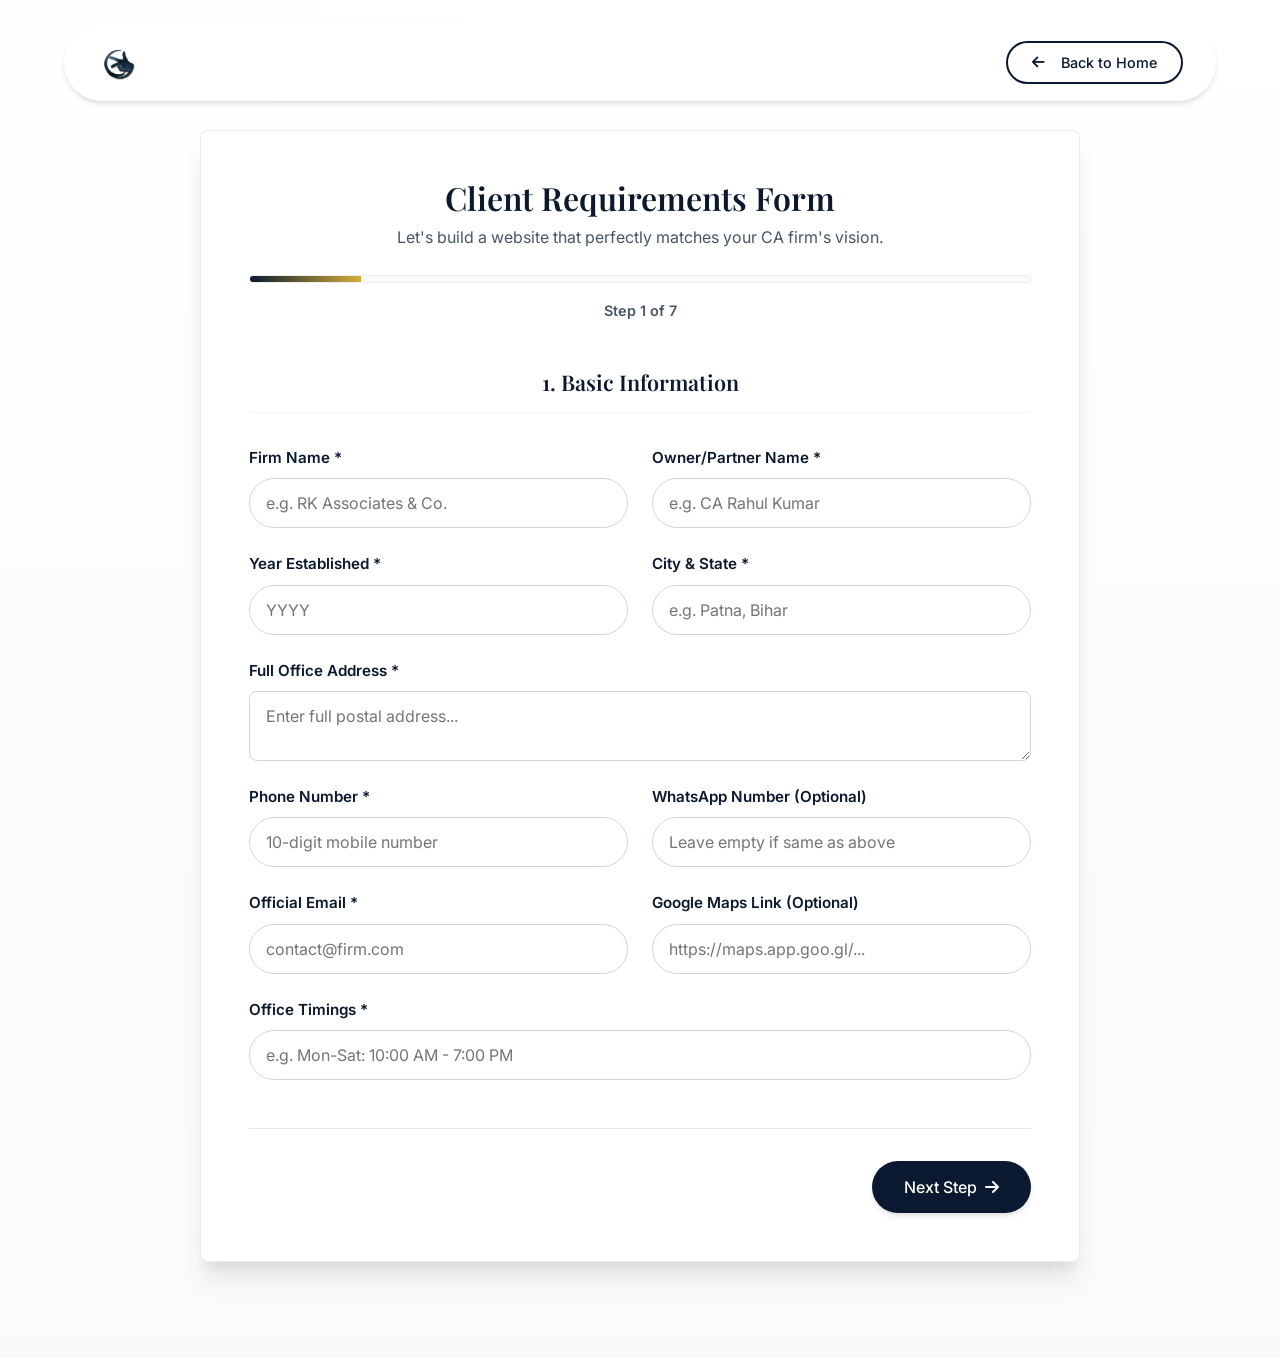
==== form.html @ bd34ac3c "commitbeforeenhance/formnavbar" ====
<!DOCTYPE html>
<html lang="en">

<head>
    <meta charset="UTF-8">
    <meta name="viewport" content="width=device-width, initial-scale=1.0">
    <link rel="icon" type="image/png" href="assets/images/LogoWeb.png">
    <link rel="apple-touch-icon" href="assets/images/LogoWeb.png">
    <title>Client Onboarding | Rama H. CA Website Developer</title>
    <meta name="robots" content="noindex, nofollow">
    
    <!-- Google Fonts -->
    <link rel="preconnect" href="https://fonts.googleapis.com">
    <link rel="preconnect" href="https://fonts.gstatic.com" crossorigin>
    <link href="https://fonts.googleapis.com/css2?family=Inter:wght@400;500;600&family=Playfair+Display:wght@600;700&display=swap" rel="stylesheet">
    
    <!-- FontAwesome -->
    <link rel="stylesheet" href="https://cdnjs.cloudflare.com/ajax/libs/font-awesome/6.4.0/css/all.min.css">
    
    <!-- CSS -->
    <link rel="stylesheet" href="css/style.css">
    <link rel="stylesheet" href="css/form.css">
</head>

<body class="form-page">
    <!-- Form Navbar - matching main site floating pill style -->
    <nav class="navbar form-navbar">
        <a href="index.html" class="nav-brand-link">
            <img src="assets/images/LogoWeb.png" alt="Rama H. Logo" class="nav-logo">
        </a>
        <a href="index.html" class="btn btn-secondary back-btn"><i class="fa-solid fa-arrow-left"></i>&nbsp; Back to Home</a>
    </nav>

    <main class="form-main">
        <div class="form-container fade-in visible">
            <div class="form-header">
                <h2>Client Requirements Form</h2>
                <p>Let's build a website that perfectly matches your CA firm's vision.</p>
                
                <!-- Progress Bar -->
                <div class="progress-container">
                    <div class="progress-bar" id="progressBar" style="width: 14%;"></div>
                </div>
                <div class="progress-text">Step <span id="currentStepNum">1</span> of 7</div>
            </div>

            <form id="onboardingForm" novalidate>
                <!-- Step 1: Basic Information -->
                <div class="form-step active" data-step="1">
                    <h3>1. Basic Information</h3>
                    <div class="form-grid">
                        <div class="input-group">
                            <label for="firmName">Firm Name *</label>
                            <input type="text" id="firmName" name="firmName" required placeholder="e.g. RK Associates & Co.">
                            <span class="error-message"></span>
                        </div>
                        <div class="input-group">
                            <label for="ownerName">Owner/Partner Name *</label>
                            <input type="text" id="ownerName" name="ownerName" required placeholder="e.g. CA Rahul Kumar">
                            <span class="error-message"></span>
                        </div>
                        <div class="input-group">
                            <label for="yearEstablished">Year Established *</label>
                            <input type="number" id="yearEstablished" name="yearEstablished" required placeholder="YYYY" min="1900" max="2030">
                            <span class="error-message"></span>
                        </div>
                        <div class="input-group">
                            <label for="cityState">City & State *</label>
                            <input type="text" id="cityState" name="cityState" required placeholder="e.g. Patna, Bihar">
                            <span class="error-message"></span>
                        </div>
                        <div class="input-group full-width">
                            <label for="address">Full Office Address *</label>
                            <textarea id="address" name="address" required placeholder="Enter full postal address..." rows="2"></textarea>
                            <span class="error-message"></span>
                        </div>
                        <div class="input-group">
                            <label for="phone">Phone Number *</label>
                            <input type="tel" id="phone" name="phone" required placeholder="10-digit mobile number">
                            <span class="error-message"></span>
                        </div>
                        <div class="input-group">
                            <label for="whatsapp">WhatsApp Number (Optional)</label>
                            <input type="tel" id="whatsapp" name="whatsapp" placeholder="Leave empty if same as above">
                            <span class="error-message"></span>
                        </div>
                        <div class="input-group">
                            <label for="email">Official Email *</label>
                            <input type="email" id="email" name="email" required placeholder="contact@firm.com">
                            <span class="error-message"></span>
                        </div>
                        <div class="input-group">
                            <label for="googleMap">Google Maps Link (Optional)</label>
                            <input type="url" id="googleMap" name="googleMap" placeholder="https://maps.app.goo.gl/...">
                            <span class="error-message"></span>
                        </div>
                        <div class="input-group full-width">
                            <label for="officeTimings">Office Timings *</label>
                            <input type="text" id="officeTimings" name="officeTimings" required placeholder="e.g. Mon-Sat: 10:00 AM - 7:00 PM">
                            <span class="error-message"></span>
                        </div>
                    </div>
                </div>

                <!-- Step 2: Services -->
                <div class="form-step" data-step="2">
                    <h3>2. Services & Expertise</h3>
                    <div class="form-group full-width">
                        <label>Core Services (Select all that apply) *</label>
                        <div class="checkbox-grid">
                            <label class="custom-checkbox"><input type="checkbox" name="services" value="Audit & Assurance"><span>Audit & Assurance</span></label>
                            <label class="custom-checkbox"><input type="checkbox" name="services" value="Direct Tax"><span>Direct Tax / Income Tax</span></label>
                            <label class="custom-checkbox"><input type="checkbox" name="services" value="Indirect Tax"><span>Indirect Tax / GST</span></label>
                            <label class="custom-checkbox"><input type="checkbox" name="services" value="Corporate Compliance"><span>ROC / Corporate Compliance</span></label>
                            <label class="custom-checkbox"><input type="checkbox" name="services" value="Accounting"><span>Accounting & Bookkeeping</span></label>
                            <label class="custom-checkbox"><input type="checkbox" name="services" value="Business Registration"><span>Business Registrations</span></label>
                            <label class="custom-checkbox"><input type="checkbox" name="services" value="Financial Advisory"><span>Financial Advisory</span></label>
                            <label class="custom-checkbox"><input type="checkbox" name="services" value="Project Financing"><span>Project Financing</span></label>
                        </div>
                        <span class="error-message checkbox-error"></span>
                    </div>
                    <div class="form-grid">
                        <div class="input-group full-width">
                            <label for="otherServices">Other Specialised Services</label>
                            <input type="text" id="otherServices" name="otherServices" placeholder="e.g. RERA Compliance, Startup Advisory">
                        </div>
                        <div class="input-group">
                            <label for="topServices">Top 3 Most Requested Services *</label>
                            <input type="text" id="topServices" name="topServices" required placeholder="e.g. GST, ITR, Company Incorporation">
                            <span class="error-message"></span>
                        </div>
                        <div class="input-group">
                            <label for="profitableService">Most Profitable Service</label>
                            <input type="text" id="profitableService" name="profitableService" placeholder="Which service brings highest revenue?">
                        </div>
                        <div class="input-group full-width">
                            <label for="highlightService">Which service do you want to highlight most on the homepage? *</label>
                            <input type="text" id="highlightService" name="highlightService" required placeholder="e.g. Audit & Assurance">
                            <span class="error-message"></span>
                        </div>
                    </div>
                </div>

                <!-- Step 3: Branding -->
                <div class="form-step" data-step="3">
                    <h3>3. Branding & Firm Identity</h3>
                    <div class="form-grid">
                        <div class="input-group full-width">
                            <label for="tagline">Firm Tagline / Slogan (Optional)</label>
                            <input type="text" id="tagline" name="tagline" placeholder="e.g. Your Trusted Financial Partners">
                        </div>
                        <div class="input-group full-width">
                            <label for="aboutFirm">About Firm (Short summary) *</label>
                            <textarea id="aboutFirm" name="aboutFirm" required placeholder="Tell us briefly about your firm's history and values..." rows="3"></textarea>
                            <span class="error-message"></span>
                        </div>
                        <div class="input-group">
                            <label for="experience">Total Years of Experience *</label>
                            <input type="text" id="experience" name="experience" required placeholder="e.g. 15+ Years">
                            <span class="error-message"></span>
                        </div>
                        <div class="input-group">
                            <label for="industries">Key Industries Served</label>
                            <input type="text" id="industries" name="industries" placeholder="e.g. Healthcare, IT, Real Estate">
                        </div>
                        <div class="input-group full-width">
                            <label for="teamMembers">Key Team Members (Names & Designations)</label>
                            <textarea id="teamMembers" name="teamMembers" placeholder="e.g. Rahul Kumar (FCA), Amit Singh (ACA)" rows="2"></textarea>
                        </div>
                        <div class="input-group full-width">
                            <label for="testimonials">Client Testimonials / Reviews (Paste here or provide a Google link)</label>
                            <textarea id="testimonials" name="testimonials" placeholder="Paste 1-2 good reviews from clients..." rows="2"></textarea>
                        </div>
                        <div class="input-group">
                            <label for="logoLink">Logo Link (Drive/Dropbox)</label>
                            <input type="url" id="logoLink" name="logoLink" placeholder="Provide link to your logo files">
                        </div>
                        <div class="input-group">
                            <label for="photosLink">Office/Team Photos Link</label>
                            <input type="url" id="photosLink" name="photosLink" placeholder="Provide link to high-res photos">
                        </div>
                    </div>
                </div>

                <!-- Step 4: Strategy -->
                <div class="form-step" data-step="4">
                    <h3>4. Website Strategy</h3>
                    <div class="form-grid">
                        <div class="input-group full-width">
                            <label for="targetClient">Who is your primary target client? *</label>
                            <select id="targetClient" name="targetClient" required>
                                <option value="" disabled selected>Select Target Client</option>
                                <option value="Individuals & Salaried">Individuals & Salaried Professionals</option>
                                <option value="Small Businesses & Startups">Small Businesses & Startups</option>
                                <option value="Mid to Large Corporate">Mid to Large Corporate Companies</option>
                                <option value="NRIs & Foreign Companies">NRIs & Foreign Companies</option>
                                <option value="All of the above">All of the above</option>
                            </select>
                            <span class="error-message"></span>
                        </div>
                        <div class="input-group full-width">
                            <label>Primary Goal of Website *</label>
                            <div class="radio-grid">
                                <label class="custom-radio"><input type="radio" name="goal" value="Lead Generation" required><span>Generate Leads/Enquiries</span></label>
                                <label class="custom-radio"><input type="radio" name="goal" value="Brand Authority"><span>Build Trust & Brand Authority</span></label>
                                <label class="custom-radio"><input type="radio" name="goal" value="Client Portal"><span>Informational / Client Portal</span></label>
                            </div>
                            <span class="error-message radio-error"></span>
                        </div>
                        <div class="input-group">
                            <label for="primaryCTA">Primary Call-to-Action (CTA) *</label>
                            <select id="primaryCTA" name="primaryCTA" required>
                                <option value="" disabled selected>Select Primary CTA</option>
                                <option value="Call Now">Call Now</option>
                                <option value="WhatsApp Us">WhatsApp Us</option>
                                <option value="Book Consultation">Book a Consultation Form</option>
                            </select>
                            <span class="error-message"></span>
                        </div>
                        <div class="input-group">
                            <label for="usp">Unique Selling Proposition (USP) *</label>
                            <input type="text" id="usp" name="usp" required placeholder="Why should clients choose you?">
                            <span class="error-message"></span>
                        </div>
                        <div class="input-group full-width">
                            <label for="competitors">List 1-2 Competitor Websites you like</label>
                            <input type="text" id="competitors" name="competitors" placeholder="e.g. www.xyz.com">
                        </div>
                    </div>
                </div>

                <!-- Step 5: Content -->
                <div class="form-step" data-step="5">
                    <h3>5. Content & Authority</h3>
                    <div class="form-grid">
                        <div class="input-group full-width">
                            <label for="caseStudies">Notable Case Studies / Achievements</label>
                            <textarea id="caseStudies" name="caseStudies" placeholder="Briefly mention any major cases or tax savings achieved..." rows="3"></textarea>
                        </div>
                        <div class="input-group full-width">
                            <label for="certifications">Certifications / Empanelment</label>
                            <textarea id="certifications" name="certifications" placeholder="e.g. Empanelled with CAG, RBI, etc." rows="2"></textarea>
                        </div>
                        <div class="input-group full-width">
                            <label for="sampleWork">Sample Work Link (Optional)</label>
                            <input type="url" id="sampleWork" name="sampleWork" placeholder="Link to any published articles, brochures, etc.">
                        </div>
                    </div>
                </div>

                <!-- Step 6: Technical Details -->
                <div class="form-step" data-step="6">
                    <h3>6. Technical & Features</h3>
                    <div class="form-grid">
                        <div class="input-group full-width">
                            <label>Do you already have a Domain Name? *</label>
                            <div class="radio-grid">
                                <label class="custom-radio"><input type="radio" name="hasDomain" value="Yes" required><span>Yes, I have one</span></label>
                                <label class="custom-radio"><input type="radio" name="hasDomain" value="No"><span>No, I need one</span></label>
                            </div>
                            <span class="error-message radio-error"></span>
                        </div>
                        <div class="input-group full-width" id="domainInputGroup">
                            <label for="domainName">Domain Name / Preferred Domain Name</label>
                            <input type="text" id="domainName" name="domainName" placeholder="e.g. www.myfirm.com">
                        </div>
                        <div class="input-group">
                            <label for="linkedin">LinkedIn Profile URL</label>
                            <input type="url" id="linkedin" name="linkedin" placeholder="Firm or Partner's LinkedIn">
                        </div>
                        <div class="input-group">
                            <label for="twitter">Twitter / X URL</label>
                            <input type="url" id="twitter" name="twitter" placeholder="Optional">
                        </div>
                        <div class="input-group">
                            <label for="targetCity">Target City for SEO *</label>
                            <input type="text" id="targetCity" name="targetCity" required placeholder="e.g. Patna, Delhi">
                            <span class="error-message"></span>
                        </div>
                        
                        <div class="form-group full-width" style="margin-top: 16px;">
                            <label>Required Pages (Select what you need)</label>
                            <div class="checkbox-grid">
                                <label class="custom-checkbox"><input type="checkbox" name="pages" value="Home" checked disabled><span>Home (Required)</span></label>
                                <label class="custom-checkbox"><input type="checkbox" name="pages" value="About Us" checked disabled><span>About Us (Required)</span></label>
                                <label class="custom-checkbox"><input type="checkbox" name="pages" value="Services" checked disabled><span>Services (Required)</span></label>
                                <label class="custom-checkbox"><input type="checkbox" name="pages" value="Contact" checked disabled><span>Contact (Required)</span></label>
                                <label class="custom-checkbox"><input type="checkbox" name="pages" value="Blog/Updates"><span>Blog / Updates</span></label>
                                <label class="custom-checkbox"><input type="checkbox" name="pages" value="Careers"><span>Careers</span></label>
                                <label class="custom-checkbox"><input type="checkbox" name="pages" value="Useful Links"><span>Useful Links/Tools</span></label>
                            </div>
                        </div>
                    </div>
                </div>

                <!-- Step 7: Project Details -->
                <div class="form-step" data-step="7">
                    <h3>7. Project Details</h3>
                    <div class="form-grid">
                        <div class="input-group">
                            <label for="deadline">Expected Launch Date *</label>
                            <input type="date" id="deadline" name="deadline" required>
                            <span class="error-message"></span>
                        </div>
                        <div class="input-group">
                            <label for="priority">Project Priority *</label>
                            <select id="priority" name="priority" required>
                                <option value="" disabled selected>Select Priority</option>
                                <option value="Urgent (1 week)">Urgent (1 week)</option>
                                <option value="Normal (2-3 weeks)">Normal (2-3 weeks)</option>
                                <option value="Relaxed (1 month+)">Relaxed (1 month+)</option>
                            </select>
                            <span class="error-message"></span>
                        </div>
                        <div class="input-group full-width">
                            <label for="notes">Any additional notes or specific requirements?</label>
                            <textarea id="notes" name="notes" placeholder="Tell me anything else I should know..." rows="3"></textarea>
                        </div>
                    </div>
                </div>

                <!-- Form Navigation Buttons -->
                <div class="form-navigation">
                    <button type="button" class="btn btn-secondary" id="prevBtn" style="display: none;">Back</button>
                    <button type="button" class="btn btn-primary" id="nextBtn">Next Step <i class="fa-solid fa-arrow-right" style="margin-left: 8px;"></i></button>
                    <button type="submit" class="btn btn-accent" id="submitBtn" style="display: none;">Submit Requirements</button>
                </div>
                <p id="formStatus" class="form-status-message" role="status" aria-live="polite" hidden></p>
            </form>

            <!-- Success Screen -->
            <div id="successScreen" class="success-screen hidden">
                <div class="success-icon"><i class="fa-solid fa-check-circle"></i></div>
                <h3>Requirements Received!</h3>
                <p>Thank you for submitting your details. I'll review this information and get back to you shortly to start building your premium CA website.</p>
                <div class="hero-cta-group" style="justify-content: center; margin-top: 32px;">
                    <a href="https://wa.me/916204081864" class="btn btn-whatsapp" target="_blank" rel="noopener noreferrer"><i class="fa-brands fa-whatsapp" style="margin-right: 8px;"></i> WhatsApp Me Now</a>
                    <a href="index.html" class="btn btn-secondary">Return to Home</a>
                </div>
            </div>
        </div>
    </main>

    <!-- Scripts -->
    <script src="js/validation.js"></script>
    <script src="js/ui.js"></script>
    <script src="js/form.js"></script>
</body>
</html>
---- css/style.css ----
:root {
  /* Colors */
  --primary: #0a192f;
  /* Deep Navy Blue */
  --secondary: #64748b;
  /* Soft Gray */
  --accent: #d4af37;
  /* Gold */
  --bg-light: #f8fafc;
  /* Light Gray Background */
  --bg-white: #ffffff;
  --text-main: #1e293b;
  --text-muted: #475569;

  /* Opacity levels */
  --op-90: 0.9;
  --op-70: 0.7;
  --op-50: 0.5;

  /* Spacing Scale (8px scale) */
  --space-8: 0.5rem;
  /* 8px */
  --space-16: 1rem;
  /* 16px */
  --space-24: 1.5rem;
  /* 24px */
  --space-32: 2rem;
  /* 32px */
  --space-48: 3rem;
  /* 48px */
  --space-64: 4rem;
  /* 64px */
  --space-96: 6rem;
  /* 96px */

  /* Shadows / Depth */
  --shadow-sm: 0 1px 2px 0 rgba(0, 0, 0, 0.05);
  --shadow-md: 0 4px 6px -1px rgba(0, 0, 0, 0.1), 0 2px 4px -1px rgba(0, 0, 0, 0.06);
  --shadow-float: 0 20px 25px -5px rgba(0, 0, 0, 0.1), 0 10px 10px -5px rgba(0, 0, 0, 0.04);
  --shadow-glow: 0 0 20px rgba(212, 175, 55, 0.4);

  /* Typography */
  --font-heading: 'Playfair Display', Georgia, serif;
  --font-body: 'Inter', system-ui, -apple-system, sans-serif;

  /* Border Radius */
  --radius-sm: 4px;
  --radius-md: 8px;
  --radius-lg: 16px;
  --radius-pill: 9999px;

  /* Transitions */
  --transition-fast: 0.2s ease-in-out;
  --transition-normal: 0.3s ease-in-out;
}

/* Base Reset */
*,
*::before,
*::after {
  box-sizing: border-box;
  margin: 0;
  padding: 0;
}

html {
  scroll-behavior: smooth;
  font-size: 16px;
}

body {
  font-family: var(--font-body);
  color: var(--text-main);
  background-color: var(--bg-light);
  line-height: 1.6;
  overflow-x: hidden;
  text-align: center;
}

a {
  text-decoration: none;
  color: inherit;
}

a:focus-visible, button:focus-visible, input:focus-visible, textarea:focus-visible {
  outline: 2px dashed var(--accent);
  outline-offset: 4px;
}

ul {
  list-style: none;
}

img {
  max-width: 100%;
  height: auto;
  display: block;
}

/* Typography Hierarchy */
h1,
h2,
h3,
h4,
h5,
h6 {
  font-family: var(--font-heading);
  color: var(--primary);
  line-height: 1.2;
}

h1 {
  font-size: 3.5rem;
  font-weight: 700;
  margin-bottom: var(--space-24);
}

h2 {
  font-size: 2.5rem;
  font-weight: 600;
  margin-bottom: var(--space-24);
}

h3 {
  font-size: 1.5rem;
  font-weight: 600;
  margin-bottom: var(--space-16);
}

p {
  font-size: 1rem;
  color: var(--text-muted);
  font-weight: 400;
  margin-bottom: var(--space-16);
  max-width: 65ch;
  /* Readable paragraph width */
  margin-left: auto;
  margin-right: auto;
}

/* Ensure focus states on navigation links don't break flex layout */
.nav-links a:focus-visible {
  outline-offset: 6px;
}

/* Layout Utilities */
.container {
  width: 100%;
  max-width: 1200px;
  margin: 0 auto;
  padding: 0 var(--space-24);
}

.section {
  padding: var(--space-96) 0;
}

/* Button Component */
.btn {
  display: inline-flex;
  align-items: center;
  justify-content: center;
  padding: var(--space-16) var(--space-32);
  border-radius: var(--radius-pill);
  font-family: var(--font-body);
  font-weight: 500;
  font-size: 1rem;
  cursor: pointer;
  transition: all var(--transition-normal);
  border: none;
  outline: none;
}

.btn-primary {
  background-color: var(--primary);
  color: var(--bg-white);
  box-shadow: var(--shadow-md);
}

.btn-primary:hover {
  background-color: #081222;
  transform: translateY(-2px);
  box-shadow: var(--shadow-float);
}

.btn-secondary {
  background-color: transparent;
  color: var(--primary);
  border: 2px solid var(--primary);
}

.btn-secondary:hover {
  background-color: var(--bg-light);
  transform: translateY(-2px);
}

.btn-accent {
  background-color: var(--accent);
  color: var(--primary);
  font-weight: 600;
}

.btn-accent:hover {
  box-shadow: var(--shadow-glow);
  transform: translateY(-2px);
}

/* WhatsApp CTA Button — used on dark banner backgrounds */
.btn-whatsapp {
  background-color: transparent;
  color: var(--bg-white);
  border: 2px solid var(--bg-white);
}

.btn-whatsapp:hover {
  background-color: var(--bg-white);
  color: var(--primary);
  transform: translateY(-2px);
  box-shadow: var(--shadow-md);
}

/* Floating Navbar */
.navbar {
  position: fixed;
  top: var(--space-24);
  left: 50%;
  transform: translateX(-50%);
  width: calc(100% - var(--space-48));
  max-width: 1152px;
  background: rgba(255, 255, 255, var(--op-70));
  backdrop-filter: blur(12px);
  -webkit-backdrop-filter: blur(12px);
  border: 1px solid rgba(255, 255, 255, 0.4);
  border-radius: var(--radius-pill);
  padding: var(--space-16) var(--space-32);
  display: flex;
  align-items: center;
  justify-content: space-between;
  box-shadow: var(--shadow-md);
  z-index: 1000;
  transition: all var(--transition-normal);
}

.navbar.scrolled {
  background: rgba(255, 255, 255, var(--op-90));
  top: var(--space-16);
  box-shadow: var(--shadow-float);
}

.nav-brand-link {
  display: flex;
  align-items: center;
  text-decoration: none;
}

.nav-logo {
  height: 42px;
  width: auto;
  object-fit: contain;
  display: block;
}

.nav-links {
  display: flex;
  gap: var(--space-32);
  align-items: center;
}

.nav-links a {
  font-size: 0.95rem;
  font-weight: 500;
  color: var(--primary);
  transition: color var(--transition-fast);
  position: relative;
}

.nav-links a:not(.nav-cta)::after {
  content: '';
  position: absolute;
  width: 0;
  height: 2px;
  bottom: -4px;
  left: 0;
  background-color: var(--accent);
  transition: width var(--transition-fast);
}

.nav-links a:hover {
  color: var(--accent);
}

.nav-links a:not(.nav-cta):hover::after {
  width: 100%;
}

.nav-cta {
  padding: var(--space-8) var(--space-24);
  font-size: 0.9rem;
  color: var(--bg-white) !important;
}

.nav-cta:hover {
  color: var(--accent) !important;
}

.mobile-menu-btn {
  display: none;
  background: none;
  border: none;
  cursor: pointer;
  flex-direction: column;
  gap: 5px;
}

.mobile-menu-btn span {
  width: 24px;
  height: 2px;
  background-color: var(--primary);
  transition: all var(--transition-fast);
}

/* Mobile Responsive */
@media (max-width: 768px) {
  h1 {
    font-size: 2.5rem;
  }

  h2 {
    font-size: 2rem;
  }

  .navbar {
    top: var(--space-16);
    width: calc(100% - var(--space-32));
    padding: var(--space-16) var(--space-24);
  }

  .nav-links,
  .nav-cta {
    display: none;
    /* Hide for mobile initially */
  }

  .mobile-menu-btn {
    display: flex;
  }

  .nav-links.active {
    display: flex;
    flex-direction: column;
    position: absolute;
    top: 100%;
    left: 0;
    right: 0;
    margin-top: var(--space-16);
    background: rgba(255, 255, 255, 0.95);
    backdrop-filter: blur(10px);
    border-radius: var(--radius-md);
    padding: var(--space-24);
    box-shadow: var(--shadow-float);
    gap: var(--space-16);
    text-align: center;
    z-index: 1001; /* Ensure overriding z-index */
  }

  .nav-links.active .nav-cta {
    display: inline-flex;
  }
}

@media (max-width: 480px) {
  h1 {
    font-size: 2rem;
  }
  h2 {
    font-size: 1.75rem;
  }
}

@media (max-width: 320px) {
  h1 {
    font-size: 1.75rem;
  }
  h2 {
    font-size: 1.5rem;
  }
}

/* ========== PAGE LOADER ========== */
.page-loader {
  position: fixed;
  top: 0;
  left: 0;
  width: 100%;
  height: 100%;
  background: linear-gradient(135deg, var(--primary) 0%, rgba(10, 25, 47, 0.98) 100%);
  display: flex;
  flex-direction: column;
  align-items: center;
  justify-content: center;
  z-index: 9999;
  opacity: 1;
  transition: opacity 0.5s ease-out, visibility 0.5s ease-out;
  visibility: visible;
}

.page-loader.hidden {
  opacity: 0;
  visibility: hidden;
}

.loader-spinner {
  width: 50px;
  height: 50px;
  border: 4px solid rgba(255, 255, 255, 0.1);
  border-top: 4px solid var(--accent);
  border-radius: 50%;
  animation: spin 1.2s linear infinite;
  margin-bottom: 20px;
}

.loader-text {
  color: var(--accent);
  font-size: 1rem;
  font-weight: 500;
  letter-spacing: 1px;
}

@keyframes spin {
  0% { transform: rotate(0deg); }
  100% { transform: rotate(360deg); }
}

/* ========== WHATSAPP FLOATING BUTTON POLISH ========== */
.whatsapp-float {
  position: fixed;
  bottom: 30px;
  right: 30px;
  width: 60px;
  height: 60px;
  background-color: #25d366;
  border-radius: 50%;
  display: flex;
  align-items: center;
  justify-content: center;
  font-size: 1.8rem;
  color: white;
  text-decoration: none;
  box-shadow: 0 4px 12px rgba(0, 0, 0, 0.15);
  transition: all 0.3s ease;
  z-index: 100;
}

.whatsapp-float:hover {
  background-color: #1da851;
  transform: scale(1.1);
  box-shadow: 0 6px 20px rgba(37, 211, 102, 0.4);
}

.whatsapp-float:active {
  transform: scale(0.95);
}

@media (max-width: 768px) {
  .whatsapp-float {
    bottom: 20px;
    right: 20px;
    width: 55px;
    height: 55px;
    font-size: 1.5rem;
  }
}
---- css/form.css ----
/* ---------- FORM PAGE SPECIFIC STYLES ---------- */

.form-page {
  background:
    linear-gradient(180deg, rgba(255,255,255,0.95), rgba(248,250,252,0.96)),
    radial-gradient(circle at top left, rgba(212,175,55,0.12), transparent 34%),
    var(--bg-light);
  min-height: 100vh;
  display: flex;
  flex-direction: column;
  padding-top: 130px; /* Space for the fixed floating navbar */
}

/* Form Navbar — floating pill style matching main site */
.form-navbar {
  position: fixed;
  top: var(--space-24);
  left: 50%;
  transform: translateX(-50%);
  width: calc(100% - var(--space-48));
  max-width: 1152px;
  background: rgba(255, 255, 255, 0.85);
  backdrop-filter: blur(12px);
  -webkit-backdrop-filter: blur(12px);
  border: 1px solid rgba(255, 255, 255, 0.5);
  border-radius: var(--radius-pill);
  padding: var(--space-16) var(--space-32);
  display: flex;
  justify-content: space-between;
  align-items: center;
  box-shadow: var(--shadow-md);
  z-index: 1000;
  transition: all var(--transition-normal);
  margin-bottom: 0;
}

/* Logo image inside navbar */
.nav-brand-link {
  display: flex;
  align-items: center;
  text-decoration: none;
}

.nav-logo {
  height: 42px;
  width: auto;
  object-fit: contain;
  display: block;
}

/* Back button — pill style button, consistent with site */
.back-btn {
  padding: var(--space-8) var(--space-24);
  font-size: 0.9rem;
  display: inline-flex;
  align-items: center;
  gap: 8px;
}

/* Form Container */
.form-main {
  flex: 1;
  display: flex;
  justify-content: center;
  align-items: flex-start;
  padding: 0 var(--space-24) var(--space-96);
}

.form-container {
  width: 100%;
  max-width: 880px;
  background: var(--bg-white);
  border-radius: var(--radius-md);
  box-shadow: var(--shadow-float);
  padding: var(--space-48);
  border: 1px solid rgba(10,25,47,0.08);
  text-align: center; /* Keep text centered like the website */
}

.form-header {
  margin-bottom: var(--space-48);
}

.form-header h2 {
  font-size: 2rem;
  margin-bottom: var(--space-8);
}

.form-header p {
  margin-bottom: var(--space-24);
}

/* Progress Bar */
.progress-container {
  width: 100%;
  height: 8px;
  background: var(--bg-light);
  border-radius: var(--radius-pill);
  overflow: hidden;
  margin-bottom: var(--space-16);
  border: 1px solid rgba(0,0,0,0.05);
}

.progress-bar {
  height: 100%;
  background: linear-gradient(90deg, var(--primary), var(--accent));
  transition: width 0.4s cubic-bezier(0.4, 0, 0.2, 1);
}

.progress-text {
  font-size: 0.9rem;
  color: var(--text-muted);
  font-weight: 600;
}

/* Step Container */
.form-step {
  display: none;
  animation: slideFadeIn 0.4s ease forwards;
  text-align: left; /* Keep form fields aligned nicely, but container centered */
}

.form-step.active {
  display: block;
}

.form-step h3 {
  font-size: 1.35rem;
  color: var(--primary);
  margin-bottom: var(--space-32);
  text-align: center;
  border-bottom: 2px solid var(--bg-light);
  padding-bottom: var(--space-16);
}

/* Form Grid */
.form-grid {
  display: grid;
  grid-template-columns: 1fr 1fr;
  gap: var(--space-24);
}

.input-group.full-width,
.form-group.full-width {
  grid-column: 1 / -1;
}

.input-group {
  display: flex;
  flex-direction: column;
  gap: 8px;
}

.input-group label,
.form-group > label {
  font-size: 0.95rem;
  font-weight: 600;
  color: var(--primary);
}

/* Inputs */
.input-group input,
.input-group select,
.input-group textarea {
  width: 100%;
  padding: 14px 16px;
  border: 1px solid #cbd5e1;
  border-radius: var(--radius-pill);
  font-family: var(--font-body);
  font-size: 1rem;
  color: var(--text-main);
  background: #ffffff;
  transition: all var(--transition-fast);
}

.input-group textarea {
  border-radius: var(--radius-md); /* Textareas look weird as pills */
  resize: vertical;
}

.input-group input:focus,
.input-group select:focus,
.input-group textarea:focus {
  outline: none;
  border-color: var(--accent);
  background: var(--bg-white);
  box-shadow: 0 0 0 4px rgba(212, 175, 55, 0.1);
}

/* Validation Errors */
.error-message {
  color: #ef4444;
  font-size: 0.85rem;
  display: none;
  margin-top: 4px;
}

.input-group.error input,
.input-group.error select,
.input-group.error textarea {
  border-color: #ef4444;
  background: #fef2f2;
}

.input-group.error .error-message,
.form-group.error .error-message {
  display: block;
}

/* Custom Checkboxes & Radios */
.checkbox-grid {
  display: grid;
  grid-template-columns: repeat(auto-fit, minmax(200px, 1fr));
  gap: var(--space-16);
  margin-top: var(--space-8);
}

.radio-grid {
  display: flex;
  gap: var(--space-16);
  margin-top: var(--space-8);
  flex-wrap: wrap;
}

.custom-checkbox,
.custom-radio {
  display: flex;
  align-items: center;
  cursor: pointer;
  padding: 12px 16px;
  border: 1px solid #cbd5e1;
  border-radius: var(--radius-md);
  background: #ffffff;
  transition: all var(--transition-fast);
}

.custom-checkbox input,
.custom-radio input {
  margin-right: 12px;
  accent-color: var(--primary);
  width: 18px;
  height: 18px;
}

.custom-checkbox:hover,
.custom-radio:hover {
  background: var(--bg-white);
  border-color: var(--primary);
}

.custom-checkbox:has(input:checked),
.custom-radio:has(input:checked) {
  border-color: var(--primary);
  background: rgba(10, 25, 47, 0.05);
  font-weight: 500;
}

.custom-checkbox input:disabled {
  opacity: 0.5;
}

.custom-checkbox:has(input:disabled) {
  opacity: 0.7;
  cursor: not-allowed;
}

/* Form Navigation */
.form-navigation {
  display: flex;
  justify-content: space-between;
  align-items: center;
  gap: var(--space-16);
  margin-top: var(--space-48);
  padding-top: var(--space-32);
  border-top: 1px solid #e2e8f0;
}

#nextBtn {
  margin-left: auto;
}

.btn:disabled {
  opacity: 0.7;
  cursor: not-allowed;
}

.form-status-message {
  margin: var(--space-16) auto 0;
  color: var(--text-muted);
  font-size: 0.95rem;
  font-weight: 600;
  text-align: center;
}

.form-status-message.error {
  color: #b91c1c;
}

/* Success Screen */
.success-screen {
  text-align: center;
  padding: var(--space-32) 0;
}

.success-screen.hidden {
  display: none;
}

.success-icon {
  font-size: 5rem;
  color: #10b981; /* Green */
  margin-bottom: var(--space-24);
}

/* Animations */
@keyframes slideFadeIn {
  from {
    opacity: 0;
    transform: translateY(20px);
  }
  to {
    opacity: 1;
    transform: translateY(0);
  }
}

/* Responsive */
@media (max-width: 768px) {
  .form-page {
    padding-top: 108px;
  }

  .form-navbar {
    top: var(--space-16);
    width: calc(100% - var(--space-32));
    padding: var(--space-12, 0.75rem) var(--space-16);
  }

  .nav-logo {
    height: 34px;
  }

  .back-btn {
    padding: 10px 14px;
    font-size: 0.85rem;
  }

  .form-grid {
    grid-template-columns: 1fr;
  }
  
  .form-container {
    padding: var(--space-32) var(--space-24);
  }
  
  .form-header h2 {
    font-size: 1.5rem;
  }
  
  .checkbox-grid {
    grid-template-columns: 1fr;
  }

  .radio-grid {
    flex-direction: column;
  }

  .form-navigation {
    align-items: stretch;
    flex-direction: column-reverse;
  }

  #nextBtn,
  #submitBtn,
  #prevBtn {
    width: 100%;
    margin-left: 0;
  }
}

@media (max-width: 420px) {
  .form-main {
    padding-left: var(--space-16);
    padding-right: var(--space-16);
  }

  .form-container {
    padding: var(--space-24) var(--space-16);
  }

  .form-header {
    margin-bottom: var(--space-32);
  }
}
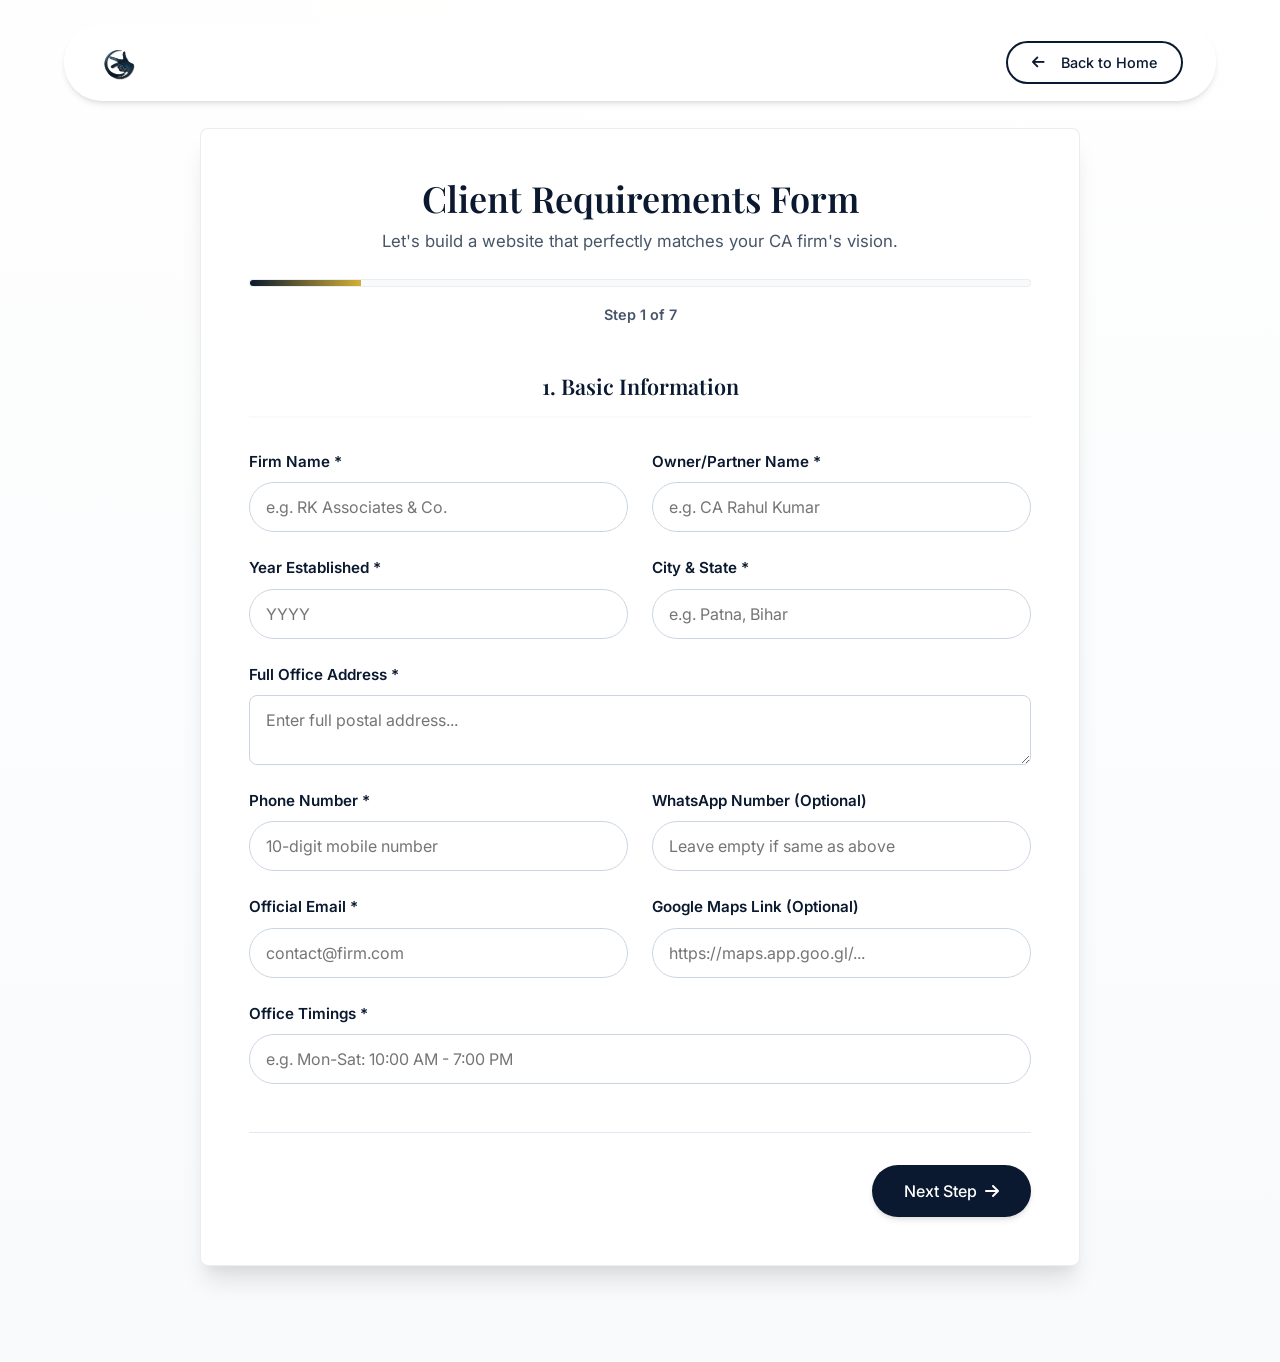
==== commit 5202787d: "polishedforproduction" ====
--- a/form.html
+++ b/form.html
@@ -4,9 +4,10 @@
 <head>
     <meta charset="UTF-8">
     <meta name="viewport" content="width=device-width, initial-scale=1.0">
-    <link rel="icon" type="image/png" href="assets/images/LogoWeb.png">
-    <link rel="apple-touch-icon" href="assets/images/LogoWeb.png">
+    <link rel="icon" type="image/png" href="assets/images/LogoWeb-160.png">
+    <link rel="apple-touch-icon" href="assets/images/LogoWeb-160.png">
     <title>Client Onboarding | Rama H. CA Website Developer</title>
+    <meta name="description" content="Client requirements form for Rama H. CA website development projects.">
     <meta name="robots" content="noindex, nofollow">
     
     <!-- Google Fonts -->
@@ -18,15 +19,15 @@
     <link rel="stylesheet" href="https://cdnjs.cloudflare.com/ajax/libs/font-awesome/6.4.0/css/all.min.css">
     
     <!-- CSS -->
-    <link rel="stylesheet" href="css/style.css">
-    <link rel="stylesheet" href="css/form.css">
+    <link rel="stylesheet" href="css/style.min.css">
+    <link rel="stylesheet" href="css/form.min.css">
 </head>
 
 <body class="form-page">
     <!-- Form Navbar - matching main site floating pill style -->
     <nav class="navbar form-navbar">
         <a href="index.html" class="nav-brand-link">
-            <img src="assets/images/LogoWeb.png" alt="Rama H. Logo" class="nav-logo">
+            <img src="assets/images/LogoWeb-160.png" alt="Rama H. Logo" class="nav-logo" width="42" height="42">
         </a>
         <a href="index.html" class="btn btn-secondary back-btn"><i class="fa-solid fa-arrow-left"></i>&nbsp; Back to Home</a>
     </nav>
@@ -342,8 +343,8 @@
     </main>
 
     <!-- Scripts -->
-    <script src="js/validation.js"></script>
-    <script src="js/ui.js"></script>
-    <script src="js/form.js"></script>
+    <script src="js/validation.min.js"></script>
+    <script src="js/ui.min.js"></script>
+    <script src="js/form.min.js"></script>
 </body>
 </html>
--- a/css/style.min.css
+++ b/css/style.min.css
@@ -0,0 +1 @@
+:root{--primary:#0a192f;--secondary:#64748b;--accent:#d4af37;--bg-light:#f8fafc;--bg-white:#ffffff;--text-main:#1e293b;--text-muted:#475569;--op-90:0.9;--op-70:0.7;--op-50:0.5;--space-8:0.5rem;--space-16:1rem;--space-24:1.5rem;--space-32:2rem;--space-48:3rem;--space-64:4rem;--space-96:6rem;--shadow-sm:0 1px 2px 0 rgba(0,0,0,0.05);--shadow-md:0 4px 6px -1px rgba(0,0,0,0.1),0 2px 4px -1px rgba(0,0,0,0.06);--shadow-float:0 20px 25px -5px rgba(0,0,0,0.1),0 10px 10px -5px rgba(0,0,0,0.04);--shadow-glow:0 0 20px rgba(212,175,55,0.4);--font-heading:'Playfair Display',Georgia,serif;--font-body:'Inter',system-ui,-apple-system,sans-serif;--radius-sm:4px;--radius-md:8px;--radius-lg:16px;--radius-pill:9999px;--transition-fast:0.2s ease-in-out;--transition-normal:0.3s ease-in-out;--navbar-clearance:120px}*,*::before,*::after{box-sizing:border-box;margin:0;padding:0}html{scroll-behavior:smooth;font-size:16px;scroll-padding-top:var(--navbar-clearance)}body{font-family:var(--font-body);color:var(--text-main);background-color:var(--bg-light);line-height:1.6;overflow-x:hidden;text-align:center}a{text-decoration:none;color:inherit}a:focus-visible,button:focus-visible,input:focus-visible,textarea:focus-visible{outline:2px dashed var(--accent);outline-offset:4px}ul{list-style:none}img{max-width:100%;height:auto;display:block}h1,h2,h3,h4,h5,h6{font-family:var(--font-heading);color:var(--primary);line-height:1.2}h1{font-size:3.5rem;font-weight:700;margin-bottom:var(--space-24)}h2{font-size:2.5rem;font-weight:600;margin-bottom:var(--space-24)}h3{font-size:1.5rem;font-weight:600;margin-bottom:var(--space-16)}p{font-size:1rem;color:var(--text-muted);font-weight:400;margin-bottom:var(--space-16);max-width:65ch;margin-left:auto;margin-right:auto}.nav-links a:focus-visible{outline-offset:6px}.container{width:100%;max-width:1200px;margin:0 auto;padding:0 var(--space-24)}.section{padding:var(--space-96) 0;scroll-margin-top:var(--navbar-clearance)}.btn{display:inline-flex;align-items:center;justify-content:center;padding:var(--space-16) var(--space-32);border-radius:var(--radius-pill);font-family:var(--font-body);font-weight:500;font-size:1rem;cursor:pointer;transition:all var(--transition-normal);border:none;outline:none}.btn-primary{background-color:var(--primary);color:var(--bg-white);box-shadow:var(--shadow-md)}.btn-primary:hover{background-color:#081222;transform:translateY(-2px);box-shadow:var(--shadow-float)}.btn-secondary{background-color:transparent;color:var(--primary);border:2px solid var(--primary)}.btn-secondary:hover{background-color:var(--bg-light);transform:translateY(-2px)}.btn-accent{background-color:var(--accent);color:var(--primary);font-weight:600}.btn-accent:hover{box-shadow:var(--shadow-glow);transform:translateY(-2px)}.btn-whatsapp{background-color:transparent;color:var(--bg-white);border:2px solid var(--bg-white)}.btn-whatsapp:hover{background-color:var(--bg-white);color:var(--primary);transform:translateY(-2px);box-shadow:var(--shadow-md)}.navbar{position:fixed;top:var(--space-24);left:50%;transform:translateX(-50%);width:calc(100% - var(--space-48));max-width:1152px;background:rgba(255,255,255,var(--op-70));backdrop-filter:blur(12px);-webkit-backdrop-filter:blur(12px);border:1px solid rgba(255,255,255,0.4);border-radius:var(--radius-pill);padding:var(--space-16) var(--space-32);display:flex;align-items:center;justify-content:space-between;box-shadow:var(--shadow-md);z-index:1000;transition:all var(--transition-normal)}.navbar.scrolled{background:rgba(255,255,255,var(--op-90));top:var(--space-16);box-shadow:var(--shadow-float)}.nav-brand-link{display:flex;align-items:center;text-decoration:none}.nav-logo{height:42px;width:auto;object-fit:contain;display:block}.nav-links{display:flex;gap:var(--space-32);align-items:center}.nav-links a{font-size:0.95rem;font-weight:500;color:var(--primary);transition:color var(--transition-fast);position:relative}.nav-links a:not(.nav-cta)::after{content:'';position:absolute;width:0;height:2px;bottom:-4px;left:0;background-color:var(--accent);transition:width var(--transition-fast)}.nav-links a:hover{color:var(--accent)}.nav-links a:not(.nav-cta):hover::after{width:100%}.nav-cta{padding:var(--space-8) var(--space-24);font-size:0.9rem;color:var(--bg-white) !important}.nav-cta:hover{color:var(--accent) !important}.mobile-menu-btn{display:none;background:none;border:none;cursor:pointer;flex-direction:column;gap:5px}.mobile-menu-btn span{width:24px;height:2px;background-color:var(--primary);transition:all var(--transition-fast)}@media (max-width:768px){:root{--navbar-clearance:104px}h1{font-size:2.5rem}h2{font-size:2rem}.navbar{top:var(--space-16);width:calc(100% - var(--space-32));padding:var(--space-16) var(--space-24)}.nav-links,.nav-cta{display:none}.mobile-menu-btn{display:flex}.nav-links.active{display:flex;flex-direction:column;position:absolute;top:100%;left:0;right:0;margin-top:var(--space-16);background:rgba(255,255,255,0.95);backdrop-filter:blur(10px);border-radius:var(--radius-md);padding:var(--space-24);box-shadow:var(--shadow-float);gap:var(--space-16);text-align:center;z-index:1001}.nav-links.active .nav-cta{display:inline-flex}}@media (max-width:480px){:root{--navbar-clearance:96px}h1{font-size:2rem}h2{font-size:1.75rem}}@media (max-width:320px){h1{font-size:1.75rem}h2{font-size:1.5rem}}.page-loader{position:fixed;top:0;left:0;width:100%;height:100%;background:linear-gradient(135deg,var(--primary) 0%,rgba(10,25,47,0.98) 100%);display:flex;flex-direction:column;align-items:center;justify-content:center;z-index:9999;opacity:1;transition:opacity 0.5s ease-out,visibility 0.5s ease-out;visibility:visible}.page-loader.hidden{opacity:0;visibility:hidden}.loader-spinner{width:50px;height:50px;border:4px solid rgba(255,255,255,0.1);border-top:4px solid var(--accent);border-radius:50%;animation:spin 1.2s linear infinite;margin-bottom:20px}.loader-text{color:var(--accent);font-size:1rem;font-weight:500;letter-spacing:1px}@keyframes spin{0%{transform:rotate(0deg)}100%{transform:rotate(360deg)}}.whatsapp-float{position:fixed;bottom:30px;right:30px;width:60px;height:60px;background-color:#25d366;border-radius:50%;display:flex;align-items:center;justify-content:center;font-size:1.8rem;color:white;text-decoration:none;box-shadow:0 4px 12px rgba(0,0,0,0.15);transition:all 0.3s ease;z-index:100}.whatsapp-float:hover{background-color:#1da851;transform:scale(1.1);box-shadow:0 6px 20px rgba(37,211,102,0.4)}.whatsapp-float:active{transform:scale(0.95)}@media (max-width:768px){.whatsapp-float{bottom:20px;right:20px;width:55px;height:55px;font-size:1.5rem}}
--- a/css/form.min.css
+++ b/css/form.min.css
@@ -0,0 +1 @@
+.form-page{background:linear-gradient(180deg,rgba(255,255,255,0.95),rgba(248,250,252,0.96)),radial-gradient(circle at top left,rgba(212,175,55,0.12),transparent 34%),var(--bg-light);min-height:100vh;display:flex;flex-direction:column;--navbar-clearance:128px;padding-top:var(--navbar-clearance)}.form-navbar{position:fixed;top:var(--space-24);left:50%;transform:translateX(-50%);width:calc(100% - var(--space-48));max-width:1152px;background:rgba(255,255,255,0.85);backdrop-filter:blur(12px);-webkit-backdrop-filter:blur(12px);border:1px solid rgba(255,255,255,0.5);border-radius:var(--radius-pill);padding:var(--space-16) var(--space-32);display:flex;justify-content:space-between;align-items:center;box-shadow:var(--shadow-md);z-index:1000;transition:all var(--transition-normal);margin-bottom:0}.nav-brand-link{display:flex;align-items:center;text-decoration:none}.nav-logo{height:42px;width:auto;object-fit:contain;display:block}.back-btn{padding:var(--space-8) var(--space-24);font-size:0.9rem;display:inline-flex;align-items:center;gap:8px}.form-main{flex:1;display:flex;justify-content:center;align-items:flex-start;padding:0 var(--space-24) var(--space-96)}.form-container{width:100%;max-width:880px;background:var(--bg-white);border-radius:var(--radius-md);box-shadow:var(--shadow-float);padding:var(--space-48);border:1px solid rgba(10,25,47,0.08);text-align:center;scroll-margin-top:var(--navbar-clearance)}.form-header{margin-bottom:var(--space-48);scroll-margin-top:var(--navbar-clearance)}.form-header h2{font-size:clamp(1.75rem,3vw,2.25rem);margin-bottom:var(--space-8)}.form-header p{font-size:1.05rem;margin-bottom:var(--space-24)}.progress-container{width:100%;height:8px;background:var(--bg-light);border-radius:var(--radius-pill);overflow:hidden;margin-bottom:var(--space-16);border:1px solid rgba(0,0,0,0.05)}.progress-bar{height:100%;background:linear-gradient(90deg,var(--primary),var(--accent));transition:width 0.4s cubic-bezier(0.4,0,0.2,1)}.progress-text{font-size:0.9rem;color:var(--text-muted);font-weight:600}.form-step{display:none;animation:slideFadeIn 0.4s ease forwards;text-align:left;scroll-margin-top:var(--navbar-clearance)}.form-step.active{display:block}.form-step h3{font-size:1.35rem;color:var(--primary);margin-bottom:var(--space-32);text-align:center;border-bottom:2px solid var(--bg-light);padding-bottom:var(--space-16)}.form-grid{display:grid;grid-template-columns:1fr 1fr;gap:var(--space-24)}.input-group.full-width,.form-group.full-width{grid-column:1 / -1}.input-group{display:flex;flex-direction:column;gap:8px}.input-group label,.form-group>label{font-size:0.95rem;font-weight:600;color:var(--primary)}.input-group input,.input-group select,.input-group textarea{width:100%;padding:14px 16px;border:1px solid #cbd5e1;border-radius:var(--radius-pill);font-family:var(--font-body);font-size:1rem;color:var(--text-main);background:#ffffff;transition:all var(--transition-fast)}.input-group textarea{border-radius:var(--radius-md);resize:vertical}.input-group input:focus,.input-group select:focus,.input-group textarea:focus{outline:none;border-color:var(--accent);background:var(--bg-white);box-shadow:0 0 0 4px rgba(212,175,55,0.1)}.error-message{color:#ef4444;font-size:0.85rem;display:none;margin-top:4px}.input-group.error input,.input-group.error select,.input-group.error textarea{border-color:#ef4444;background:#fef2f2}.input-group.error .error-message,.form-group.error .error-message{display:block}.checkbox-grid{display:grid;grid-template-columns:repeat(auto-fit,minmax(200px,1fr));gap:var(--space-16);margin-top:var(--space-8)}.radio-grid{display:flex;gap:var(--space-16);margin-top:var(--space-8);flex-wrap:wrap}.custom-checkbox,.custom-radio{display:flex;align-items:center;cursor:pointer;padding:12px 16px;border:1px solid #cbd5e1;border-radius:var(--radius-md);background:#ffffff;transition:all var(--transition-fast)}.custom-checkbox input,.custom-radio input{margin-right:12px;accent-color:var(--primary);width:18px;height:18px}.custom-checkbox:hover,.custom-radio:hover{background:var(--bg-white);border-color:var(--primary)}.custom-checkbox:has(input:checked),.custom-radio:has(input:checked){border-color:var(--primary);background:rgba(10,25,47,0.05);font-weight:500}.custom-checkbox input:disabled{opacity:0.5}.custom-checkbox:has(input:disabled){opacity:0.7;cursor:not-allowed}.form-navigation{display:flex;justify-content:space-between;align-items:center;gap:var(--space-16);margin-top:var(--space-48);padding-top:var(--space-32);border-top:1px solid #e2e8f0}#nextBtn{margin-left:auto}.btn:disabled{opacity:0.7;cursor:not-allowed}.form-status-message{margin:var(--space-16) auto 0;color:var(--text-muted);font-size:0.95rem;font-weight:600;text-align:center}.form-status-message.error{color:#b91c1c}.success-screen{text-align:center;padding:var(--space-32) 0}.success-screen.hidden{display:none}.success-icon{font-size:5rem;color:#10b981;margin-bottom:var(--space-24)}.success-screen .hero-cta-group{display:flex;justify-content:center;gap:var(--space-16);flex-wrap:wrap}.success-screen .btn-whatsapp{background-color:#25d366;border-color:#25d366;color:#ffffff}.success-screen .btn-whatsapp:hover{background-color:#1da851;border-color:#1da851;color:#ffffff}@keyframes slideFadeIn{from{opacity:0;transform:translateY(20px)}to{opacity:1;transform:translateY(0)}}@media (max-width:768px){.form-page{--navbar-clearance:112px}.form-navbar{top:var(--space-16);width:calc(100% - var(--space-32));padding:var(--space-12,0.75rem) var(--space-16)}.nav-logo{height:34px}.back-btn{padding:10px 14px;font-size:0.85rem}.form-grid{grid-template-columns:1fr}.form-container{padding:var(--space-32) var(--space-24)}.form-header h2{font-size:1.5rem}.checkbox-grid{grid-template-columns:1fr}.radio-grid{flex-direction:column}.form-navigation{align-items:stretch;flex-direction:column-reverse}#nextBtn,#submitBtn,#prevBtn{width:100%;margin-left:0}}@media (max-width:420px){.form-page{--navbar-clearance:104px}.form-main{padding-left:var(--space-16);padding-right:var(--space-16)}.form-container{padding:var(--space-24) var(--space-16)}.form-header{margin-bottom:var(--space-32)}}
